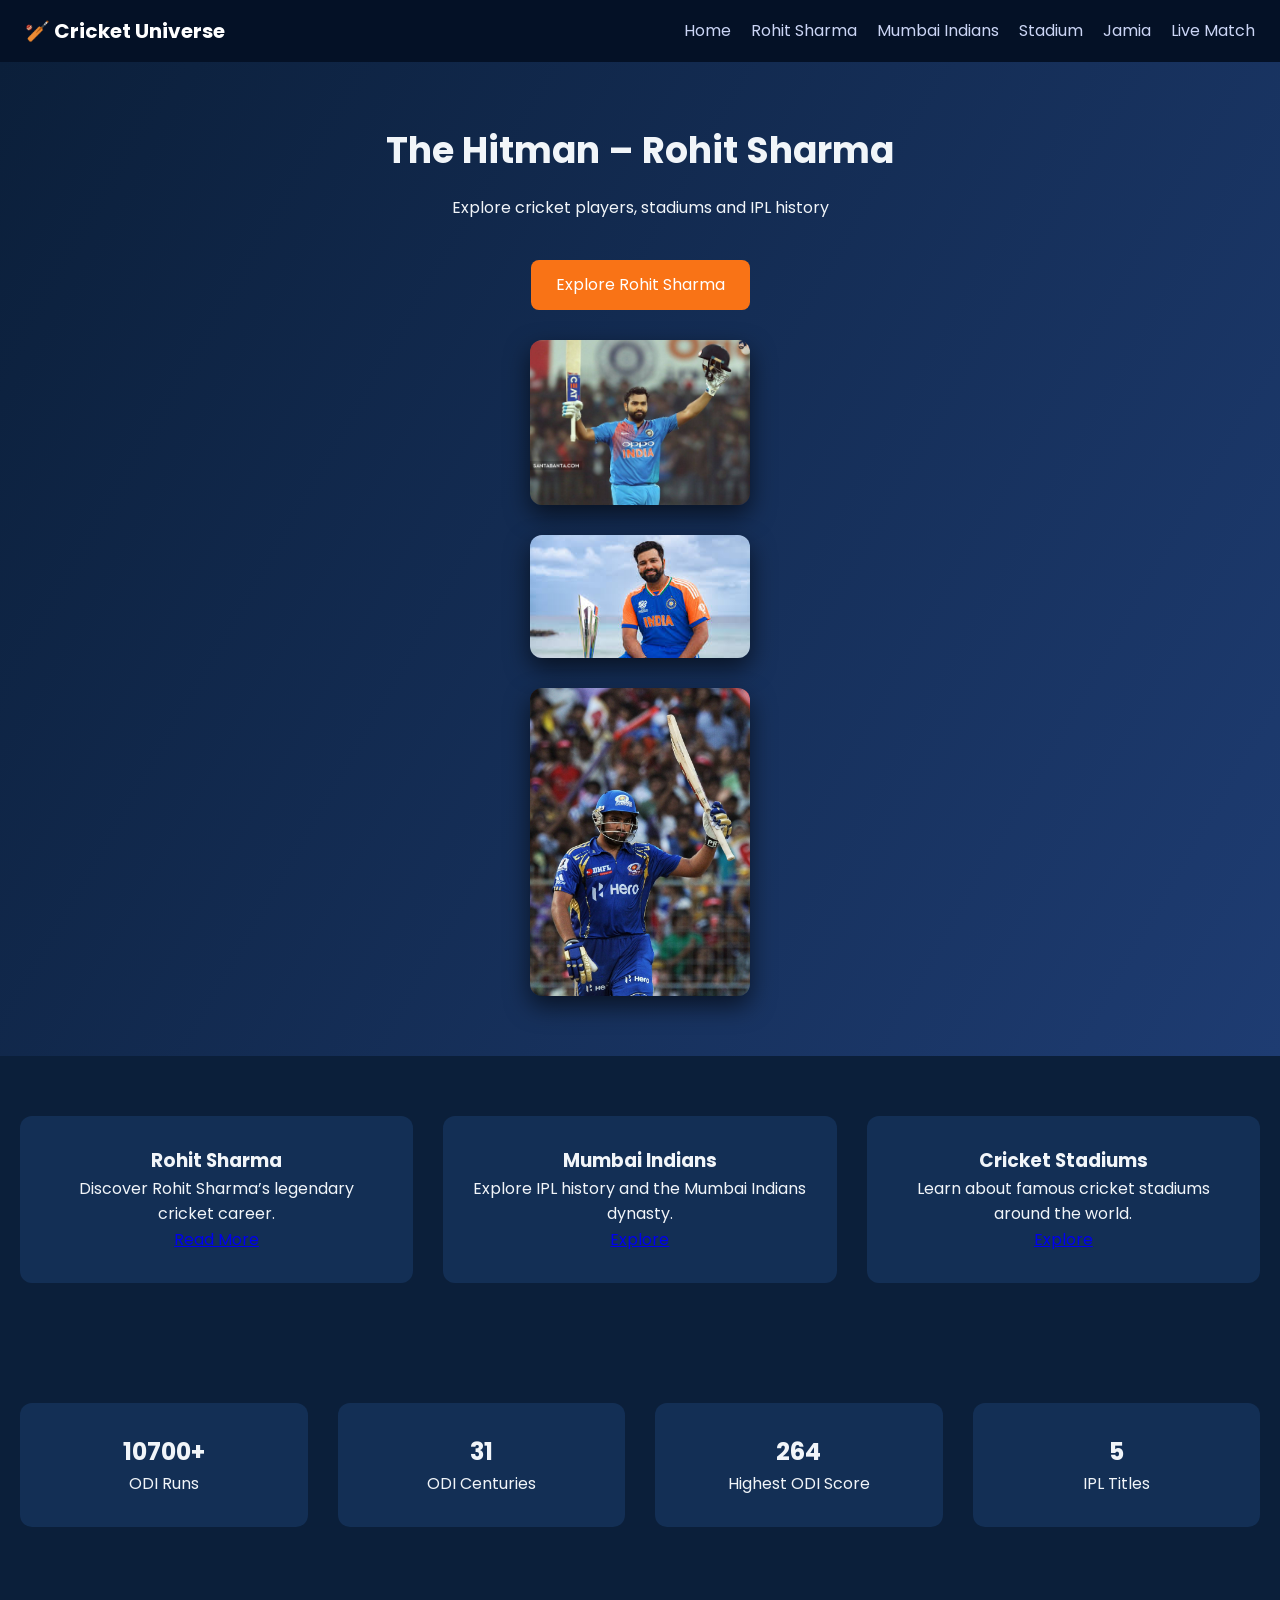
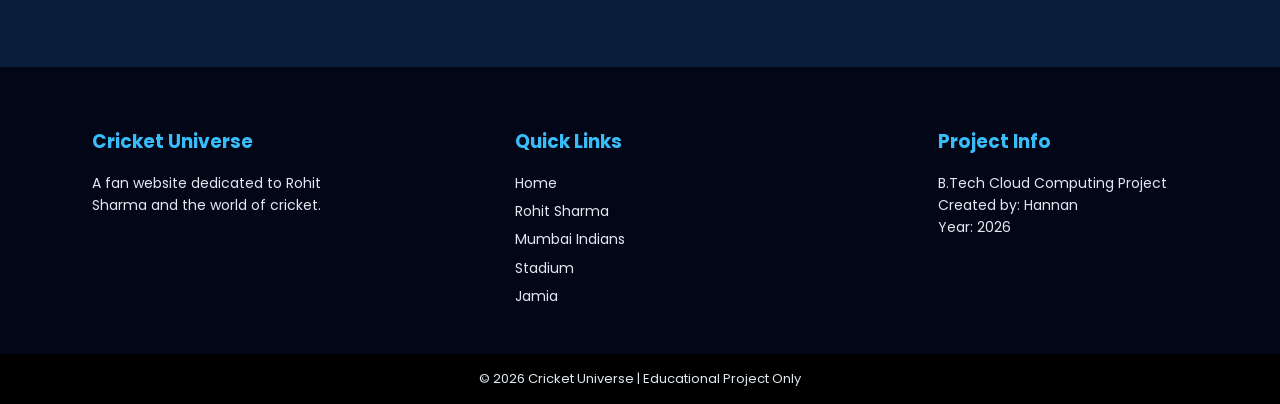
==== index.html @ 84c9ce6b "Add files via upload" ====
<!DOCTYPE html>

<html lang="en">

<head>

<meta charset="UTF-8">
<meta name="viewport" content="width=device-width, initial-scale=1.0">

<title>Cricket Universe</title>

<link rel="stylesheet" href="style.css">
<link rel="stylesheet" href="layout.css">
<link rel="stylesheet" href="animation.css">

<link href="https://fonts.googleapis.com/css2?family=Poppins:wght@300;400;600;700&display=swap" rel="stylesheet">

</head>

<body>

<header class="navbar">

<div class="logo">🏏 Cricket Universe</div>

<nav>

<a href="index.html">Home</a> <a href="rohit.html">Rohit Sharma</a> <a href="mumbai.html">Mumbai Indians</a> <a href="stadium.html">Stadium</a> <a href="jamia.html">Jamia</a> <a href="live.html">Live Match</a>

</nav>



</header>

<section class="hero">

<h1>The Hitman – Rohit Sharma</h1>

<p>Explore cricket players, stadiums and IPL history</p>

<a href="rohit.html" class="btn">Explore Rohit Sharma</a>

<img class="hero-img" src="images-all/rohit-sharma-cricket.jpg" alt="Rohit Sharma">
<img class="hero-img" src="images-all/rohit-2.jpeg" alt="Rohit Sharma">
<img class="hero-img" src="images-all/rohit-hero.jpeg" alt="Rohit Sharma">
</section>

<section class="features">

<div class="feature-card">

<h3>Rohit Sharma</h3>

<p>Discover Rohit Sharma’s legendary cricket career.</p>

<a href="rohit.html">Read More</a>

</div>

<div class="feature-card">

<h3>Mumbai Indians</h3>

<p>Explore IPL history and the Mumbai Indians dynasty.</p>

<a href="mumbai.html">Explore</a>

</div>

<div class="feature-card">

<h3>Cricket Stadiums</h3>

<p>Learn about famous cricket stadiums around the world.</p>

<a href="stadium.html">Explore</a>

</div>

</section>

<section class="stats">

<div class="stat">

<h2>10700+</h2>

<p>ODI Runs</p>

</div>

<div class="stat">

<h2>31</h2>

<p>ODI Centuries</p>

</div>

<div class="stat">

<h2>264</h2>

<p>Highest ODI Score</p>

</div>

<div class="stat">

<h2>5</h2>

<p>IPL Titles</p>

</div>

</section>



<script src="main.js"></script>
<script src="liveScore.js"></script>
<script src="comment.js"></script>
<footer class="footer">

<div class="footer-container">

<div class="footer-section">

  

<h3>Cricket Universe</h3>

<p>A fan website dedicated to Rohit Sharma and the world of cricket.</p>

</div>

<div class="footer-section">

<h3>Quick Links</h3>

<a href="index.html">Home</a>
<a href="rohit.html">Rohit Sharma</a>
<a href="mumbai.html">Mumbai Indians</a>
<a href="stadium.html">Stadium</a>
<a href="jamia.html">Jamia</a>

</div>

<div class="footer-section">

<h3>Project Info</h3>

<p>B.Tech Cloud Computing Project</p>
<p>Created by: Hannan</p>
<p>Year: 2026</p>

</div>

</div>

<div class="footer-bottom">

<p>© 2026 Cricket Universe | Educational Project Only</p>

</div>

</footer>

</body>
</html>
---- style.css ----
/*new code*/

/* RESET */
*{
margin:0;
padding:0;
box-sizing:border-box;
}

/* BODY */
body{
font-family:'Poppins', sans-serif;
background:#0b1f3a;
color:#f1f5f9; /* improved readable text */
background-image:linear-gradient(rgba(0,0,0,0.7), rgba(0,0,0,0.7)),
url("images-all/back-std.jpeg");
background-size:cover;
background-position:center;
background-repeat:no-repeat;
background-attachment:fixed;
line-height:1.6;
}

/* NAVBAR */
.navbar{
display:flex;
align-items:center;
justify-content:space-between; /* FIXED */
background:#021a3a;
padding:15px 25px;
flex-wrap:wrap;
}

.logo{
font-size:20px;
font-weight:bold;
color:#ffffff;
}

nav{
display:flex;
gap:20px;
flex-wrap:wrap;
}

nav a{
text-decoration:none;
color:#cbd5f5;
font-size:16px;
transition:0.3s;
}

nav a:hover{
color:#38bdf8;
}

/* HERO */
.hero{
min-height:80vh;
display:flex;
flex-direction:column;
justify-content:center;
align-items:center;
text-align:center;
background:linear-gradient(120deg,#0b1f3a,#1e3c72);
padding:60px 20px;
}

.hero h1{
font-size:36px;
margin-bottom:15px;
}

.hero p{
max-width:600px;
margin-bottom:20px;
}

.hero-img{
width:220px;
margin-top:30px;
border-radius:12px;
box-shadow:0 10px 25px rgba(0,0,0,0.6);
}

/* BUTTON */
.btn{
margin-top:20px;
padding:12px 25px;
background:#f97316;
color:white;
text-decoration:none;
border-radius:8px;
transition:0.3s;
}

.btn:hover{
background:#fb923c;
transform:scale(1.05);
}

/* FEATURES */
.features{
display:grid;
grid-template-columns:repeat(auto-fit,minmax(250px,1fr));
gap:30px;
padding:60px 20px;
}

.feature-card{
background:#132f55;
padding:30px;
border-radius:12px;
text-align:center;
transition:0.3s;
}

.feature-card:hover{
transform:translateY(-8px);
box-shadow:0 12px 25px rgba(0,0,0,0.5);
}

/* STATS */
.stats{
display:grid;
grid-template-columns:repeat(auto-fit,minmax(200px,1fr));
gap:30px;
padding:60px 20px;
text-align:center;
}

.stat{
background:#132f55;
padding:30px;
border-radius:12px;
transition:0.3s;
}

.stat:hover{
transform:translateY(-8px);
box-shadow:0 12px 25px rgba(0,0,0,0.5);
}

/* LIVE INDICATOR */
.live-indicator{
text-align:center;
font-size:18px;
margin-bottom:20px;
font-weight:bold;
}

.dot{
height:12px;
width:12px;
background:#22c55e;
border-radius:50%;
display:inline-block;
margin-right:8px;
animation:blink 1s infinite;
}

@keyframes blink{
0%{opacity:1;}
50%{opacity:0.2;}
100%{opacity:1;}
}

/* CONTENT SPACING */
.profile{
max-width:1100px;
margin:auto;
padding:30px 20px;
}

.profile h1{
margin-bottom:15px;
}

.profile p{
margin-bottom:20px;
}

/* GALLERY (IMPORTANT FIX) */
.gallery{
display:grid;
grid-template-columns:repeat(auto-fit,minmax(220px,1fr));
gap:20px; /* more spacing */
margin:30px 0;
}

.gallery img{
width:100%;
border-radius:12px;
transition:0.3s;
}

.gallery img:hover{
transform:scale(1.05);
}

/* LIST */
ul{
list-style:none;
padding:0;
max-width:500px;
margin:30px auto;
}

ul li{
background:rgba(255,255,255,0.1);
margin:12px 0;
padding:14px;
border-radius:10px;
backdrop-filter:blur(5px);
transition:0.3s;
}

ul li:hover{
background:rgba(255,255,255,0.2);
transform:translateX(6px);
}

/* FOOTER */
.footer{
background:#020617;
color:#e2e8f0;
padding-top:40px;
margin-top:80px;
}

.footer-container{
display:flex;
justify-content:space-around;
flex-wrap:wrap;
padding:20px;
gap:30px;
}

.footer-section{
width:250px;
}

.footer-section h3{
margin-bottom:15px;
color:#38bdf8;
}

.footer-section p{
font-size:14px;
line-height:1.6;
}

.footer-section a{
display:block;
color:#e2e8f0;
text-decoration:none;
margin:6px 0;
font-size:14px;
transition:0.3s;
}

.footer-section a:hover{
color:#38bdf8;
}

.footer-bottom{
text-align:center;
padding:15px;
background:#000;
font-size:13px;
margin-top:20px;
}

/* IMAGES */
img{
max-width:100%;
height:auto;
}

/* MOBILE */
@media (max-width:768px){

.navbar{
flex-direction:column;
text-align:center;
}

nav{
flex-direction:column;
gap:10px;
}

.hero{
min-height:60vh;
}

.hero h1{
font-size:26px;
}

.hero-img{
width:180px;
}

.footer-container{
flex-direction:column;
align-items:center;
text-align:center;
}

body{
background-attachment:scroll; /* performance fix */
}

}
---- layout.css ----
.container{

width:90%;
margin:auto;

}

.two-column{

display:flex;
flex-wrap:wrap;
gap:40px;
align-items:center;

}

.two-column img{

width:400px;
border-radius:10px;

}

.gallery{

display:grid;
grid-template-columns:repeat(auto-fit,minmax(250px,1fr));
gap:20px;

}

.gallery img{

width:100%;
border-radius:10px;

}

.profile{

padding:60px;
text-align:center;

}

table{

width:100%;
border-collapse:collapse;
margin-top:30px;

}

table th,
table td{

border:1px solid white;
padding:10px;

}
---- animation.css ----
.feature-card{

transition:0.4s;

}

.feature-card:hover{

transform:translateY(-10px);

}

.stat{

transition:0.4s;

}

.stat:hover{

transform:scale(1.05);

}

.gallery img{

transition:0.3s;

}

.gallery img:hover{

transform:scale(1.07);

}

.hero{

animation:fadeIn 1.5s ease;

}

@keyframes fadeIn{

from{

opacity:0;
transform:translateY(20px);

}

to{

opacity:1;
transform:translateY(0);

}

}
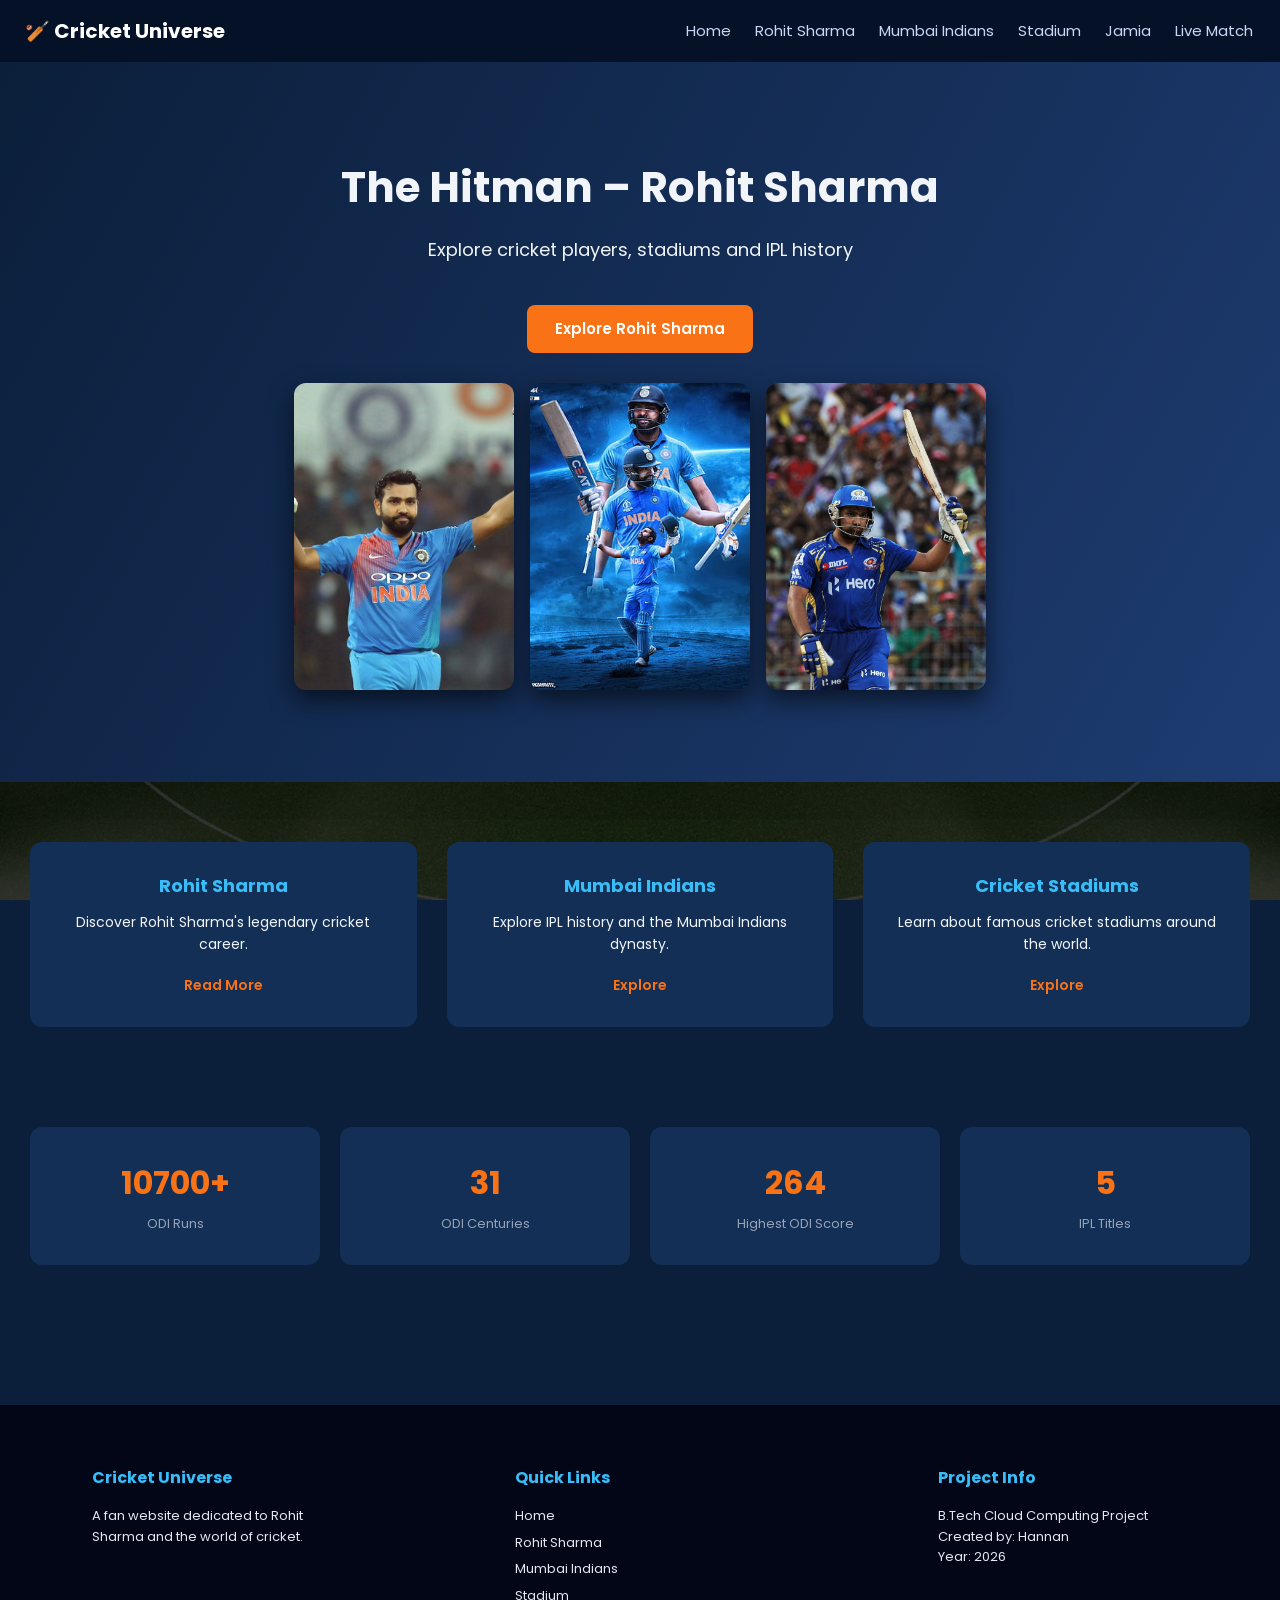
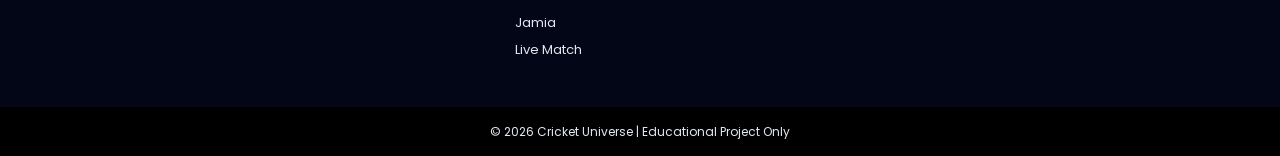
==== commit b1941c0a: "Add files via upload" ====
--- a/index.html
+++ b/index.html
@@ -1,171 +1,101 @@
-<!DOCTYPE html>
-
-<html lang="en">
-
-<head>
-
-<meta charset="UTF-8">
-<meta name="viewport" content="width=device-width, initial-scale=1.0">
-
-<title>Cricket Universe</title>
-
-<link rel="stylesheet" href="style.css">
-<link rel="stylesheet" href="layout.css">
-<link rel="stylesheet" href="animation.css">
-
-<link href="https://fonts.googleapis.com/css2?family=Poppins:wght@300;400;600;700&display=swap" rel="stylesheet">
-
-</head>
-
-<body>
-
-<header class="navbar">
-
-<div class="logo">🏏 Cricket Universe</div>
-
-<nav>
-
-<a href="index.html">Home</a> <a href="rohit.html">Rohit Sharma</a> <a href="mumbai.html">Mumbai Indians</a> <a href="stadium.html">Stadium</a> <a href="jamia.html">Jamia</a> <a href="live.html">Live Match</a>
-
-</nav>
-
-
-
-</header>
-
-<section class="hero">
-
-<h1>The Hitman – Rohit Sharma</h1>
-
-<p>Explore cricket players, stadiums and IPL history</p>
-
-<a href="rohit.html" class="btn">Explore Rohit Sharma</a>
-
-<img class="hero-img" src="images-all/rohit-sharma-cricket.jpg" alt="Rohit Sharma">
-<img class="hero-img" src="images-all/rohit-2.jpeg" alt="Rohit Sharma">
-<img class="hero-img" src="images-all/rohit-hero.jpeg" alt="Rohit Sharma">
-</section>
-
-<section class="features">
-
-<div class="feature-card">
-
-<h3>Rohit Sharma</h3>
-
-<p>Discover Rohit Sharma’s legendary cricket career.</p>
-
-<a href="rohit.html">Read More</a>
-
-</div>
-
-<div class="feature-card">
-
-<h3>Mumbai Indians</h3>
-
-<p>Explore IPL history and the Mumbai Indians dynasty.</p>
-
-<a href="mumbai.html">Explore</a>
-
-</div>
-
-<div class="feature-card">
-
-<h3>Cricket Stadiums</h3>
-
-<p>Learn about famous cricket stadiums around the world.</p>
-
-<a href="stadium.html">Explore</a>
-
-</div>
-
-</section>
-
-<section class="stats">
-
-<div class="stat">
-
-<h2>10700+</h2>
-
-<p>ODI Runs</p>
-
-</div>
-
-<div class="stat">
-
-<h2>31</h2>
-
-<p>ODI Centuries</p>
-
-</div>
-
-<div class="stat">
-
-<h2>264</h2>
-
-<p>Highest ODI Score</p>
-
-</div>
-
-<div class="stat">
-
-<h2>5</h2>
-
-<p>IPL Titles</p>
-
-</div>
-
-</section>
-
-
-
-<script src="main.js"></script>
-<script src="liveScore.js"></script>
-<script src="comment.js"></script>
-<footer class="footer">
-
-<div class="footer-container">
-
-<div class="footer-section">
-
-  
-
-<h3>Cricket Universe</h3>
-
-<p>A fan website dedicated to Rohit Sharma and the world of cricket.</p>
-
-</div>
-
-<div class="footer-section">
-
-<h3>Quick Links</h3>
-
-<a href="index.html">Home</a>
-<a href="rohit.html">Rohit Sharma</a>
-<a href="mumbai.html">Mumbai Indians</a>
-<a href="stadium.html">Stadium</a>
-<a href="jamia.html">Jamia</a>
-
-</div>
-
-<div class="footer-section">
-
-<h3>Project Info</h3>
-
-<p>B.Tech Cloud Computing Project</p>
-<p>Created by: Hannan</p>
-<p>Year: 2026</p>
-
-</div>
-
-</div>
-
-<div class="footer-bottom">
-
-<p>© 2026 Cricket Universe | Educational Project Only</p>
-
-</div>
-
-</footer>
-
-</body>
-</html>
+<!DOCTYPE html>
+<html lang="en">
+<head>
+  <meta charset="UTF-8">
+  <meta name="viewport" content="width=device-width, initial-scale=1.0">
+  <title>Cricket Universe</title>
+  <link rel="stylesheet" href="style.css">
+  <link rel="stylesheet" href="layout.css">
+  <link rel="stylesheet" href="animation.css">
+  <link href="https://fonts.googleapis.com/css2?family=Poppins:wght@300;400;600;700&display=swap" rel="stylesheet">
+</head>
+<body>
+
+<header class="navbar">
+  <div class="logo">🏏 Cricket Universe</div>
+  <button class="hamburger" id="hamburger" aria-label="Toggle menu">
+    <span></span><span></span><span></span>
+  </button>
+  <nav id="mainNav">
+    <a href="index.html">Home</a>
+    <a href="rohit.html">Rohit Sharma</a>
+    <a href="mumbai.html">Mumbai Indians</a>
+    <a href="stadium.html">Stadium</a>
+    <a href="jamia.html">Jamia</a>
+    <a href="live.html">Live Match</a>
+  </nav>
+</header>
+
+<section class="hero">
+  <h1>The Hitman – Rohit Sharma</h1>
+  <p>Explore cricket players, stadiums and IPL history</p>
+  <a href="rohit.html" class="btn">Explore Rohit Sharma</a>
+  <div class="hero-images">
+    <img class="hero-img" src="images-all/rohit-sharma-cricket.jpg" alt="Rohit Sharma">
+    <img class="hero-img" src="images-all/hitman.jpg" alt="Rohit Sharma">
+    <img class="hero-img" src="images-all/rohit-hero.jpeg" alt="Rohit Sharma">
+  </div>
+</section>
+
+<section class="features">
+  <div class="feature-card">
+    <h3>Rohit Sharma</h3>
+    <p>Discover Rohit Sharma's legendary cricket career.</p>
+    <a href="rohit.html">Read More</a>
+  </div>
+  <div class="feature-card">
+    <h3>Mumbai Indians</h3>
+    <p>Explore IPL history and the Mumbai Indians dynasty.</p>
+    <a href="mumbai.html">Explore</a>
+  </div>
+  <div class="feature-card">
+    <h3>Cricket Stadiums</h3>
+    <p>Learn about famous cricket stadiums around the world.</p>
+    <a href="stadium.html">Explore</a>
+  </div>
+</section>
+
+<section class="stats">
+  <div class="stat"><h2>10700+</h2><p>ODI Runs</p></div>
+  <div class="stat"><h2>31</h2><p>ODI Centuries</p></div>
+  <div class="stat"><h2>264</h2><p>Highest ODI Score</p></div>
+  <div class="stat"><h2>5</h2><p>IPL Titles</p></div>
+</section>
+
+<footer class="footer">
+  <div class="footer-container">
+    <div class="footer-section">
+      <h3>Cricket Universe</h3>
+      <p>A fan website dedicated to Rohit Sharma and the world of cricket.</p>
+    </div>
+    <div class="footer-section">
+      <h3>Quick Links</h3>
+      <a href="index.html">Home</a>
+      <a href="rohit.html">Rohit Sharma</a>
+      <a href="mumbai.html">Mumbai Indians</a>
+      <a href="stadium.html">Stadium</a>
+      <a href="jamia.html">Jamia</a>
+      <a href="live.html">Live Match</a>
+    </div>
+    <div class="footer-section">
+      <h3>Project Info</h3>
+      <p>B.Tech Cloud Computing Project</p>
+      <p>Created by: Hannan</p>
+      <p>Year: 2026</p>
+    </div>
+  </div>
+  <div class="footer-bottom">
+    <p>© 2026 Cricket Universe | Educational Project Only</p>
+  </div>
+</footer>
+
+<script src="main.js"></script>
+<script src="liveScore.js"></script>
+<script src="comment.js"></script>
+<script>
+  document.getElementById('hamburger').addEventListener('click', function() {
+    document.getElementById('mainNav').classList.toggle('open');
+  });
+</script>
+</body>
+</html>
--- a/style.css
+++ b/style.css
@@ -1,319 +1,547 @@
-
-
-
-
-/*new code*/
-
-/* RESET */
-*{
-margin:0;
-padding:0;
-box-sizing:border-box;
-}
-
-/* BODY */
-body{
-font-family:'Poppins', sans-serif;
-background:#0b1f3a;
-color:#f1f5f9; /* improved readable text */
-background-image:linear-gradient(rgba(0,0,0,0.7), rgba(0,0,0,0.7)),
-url("images-all/back-std.jpeg");
-background-size:cover;
-background-position:center;
-background-repeat:no-repeat;
-background-attachment:fixed;
-line-height:1.6;
-}
-
-/* NAVBAR */
-.navbar{
-display:flex;
-align-items:center;
-justify-content:space-between; /* FIXED */
-background:#021a3a;
-padding:15px 25px;
-flex-wrap:wrap;
-}
-
-.logo{
-font-size:20px;
-font-weight:bold;
-color:#ffffff;
-}
-
-nav{
-display:flex;
-gap:20px;
-flex-wrap:wrap;
-}
-
-nav a{
-text-decoration:none;
-color:#cbd5f5;
-font-size:16px;
-transition:0.3s;
-}
-
-nav a:hover{
-color:#38bdf8;
-}
-
-/* HERO */
-.hero{
-min-height:80vh;
-display:flex;
-flex-direction:column;
-justify-content:center;
-align-items:center;
-text-align:center;
-background:linear-gradient(120deg,#0b1f3a,#1e3c72);
-padding:60px 20px;
-}
-
-.hero h1{
-font-size:36px;
-margin-bottom:15px;
-}
-
-.hero p{
-max-width:600px;
-margin-bottom:20px;
-}
-
-.hero-img{
-width:220px;
-margin-top:30px;
-border-radius:12px;
-box-shadow:0 10px 25px rgba(0,0,0,0.6);
-}
-
-/* BUTTON */
-.btn{
-margin-top:20px;
-padding:12px 25px;
-background:#f97316;
-color:white;
-text-decoration:none;
-border-radius:8px;
-transition:0.3s;
-}
-
-.btn:hover{
-background:#fb923c;
-transform:scale(1.05);
-}
-
-/* FEATURES */
-.features{
-display:grid;
-grid-template-columns:repeat(auto-fit,minmax(250px,1fr));
-gap:30px;
-padding:60px 20px;
-}
-
-.feature-card{
-background:#132f55;
-padding:30px;
-border-radius:12px;
-text-align:center;
-transition:0.3s;
-}
-
-.feature-card:hover{
-transform:translateY(-8px);
-box-shadow:0 12px 25px rgba(0,0,0,0.5);
-}
-
-/* STATS */
-.stats{
-display:grid;
-grid-template-columns:repeat(auto-fit,minmax(200px,1fr));
-gap:30px;
-padding:60px 20px;
-text-align:center;
-}
-
-.stat{
-background:#132f55;
-padding:30px;
-border-radius:12px;
-transition:0.3s;
-}
-
-.stat:hover{
-transform:translateY(-8px);
-box-shadow:0 12px 25px rgba(0,0,0,0.5);
-}
-
-/* LIVE INDICATOR */
-.live-indicator{
-text-align:center;
-font-size:18px;
-margin-bottom:20px;
-font-weight:bold;
-}
-
-.dot{
-height:12px;
-width:12px;
-background:#22c55e;
-border-radius:50%;
-display:inline-block;
-margin-right:8px;
-animation:blink 1s infinite;
-}
-
-@keyframes blink{
-0%{opacity:1;}
-50%{opacity:0.2;}
-100%{opacity:1;}
-}
-
-/* CONTENT SPACING */
-.profile{
-max-width:1100px;
-margin:auto;
-padding:30px 20px;
-}
-
-.profile h1{
-margin-bottom:15px;
-}
-
-.profile p{
-margin-bottom:20px;
-}
-
-/* GALLERY (IMPORTANT FIX) */
-.gallery{
-display:grid;
-grid-template-columns:repeat(auto-fit,minmax(220px,1fr));
-gap:20px; /* more spacing */
-margin:30px 0;
-}
-
-.gallery img{
-width:100%;
-border-radius:12px;
-transition:0.3s;
-}
-
-.gallery img:hover{
-transform:scale(1.05);
-}
-
-/* LIST */
-ul{
-list-style:none;
-padding:0;
-max-width:500px;
-margin:30px auto;
-}
-
-ul li{
-background:rgba(255,255,255,0.1);
-margin:12px 0;
-padding:14px;
-border-radius:10px;
-backdrop-filter:blur(5px);
-transition:0.3s;
-}
-
-ul li:hover{
-background:rgba(255,255,255,0.2);
-transform:translateX(6px);
-}
-
-/* FOOTER */
-.footer{
-background:#020617;
-color:#e2e8f0;
-padding-top:40px;
-margin-top:80px;
-}
-
-.footer-container{
-display:flex;
-justify-content:space-around;
-flex-wrap:wrap;
-padding:20px;
-gap:30px;
-}
-
-.footer-section{
-width:250px;
-}
-
-.footer-section h3{
-margin-bottom:15px;
-color:#38bdf8;
-}
-
-.footer-section p{
-font-size:14px;
-line-height:1.6;
-}
-
-.footer-section a{
-display:block;
-color:#e2e8f0;
-text-decoration:none;
-margin:6px 0;
-font-size:14px;
-transition:0.3s;
-}
-
-.footer-section a:hover{
-color:#38bdf8;
-}
-
-.footer-bottom{
-text-align:center;
-padding:15px;
-background:#000;
-font-size:13px;
-margin-top:20px;
-}
-
-/* IMAGES */
-img{
-max-width:100%;
-height:auto;
-}
-
-/* MOBILE */
-@media (max-width:768px){
-
-.navbar{
-flex-direction:column;
-text-align:center;
-}
-
-nav{
-flex-direction:column;
-gap:10px;
-}
-
-.hero{
-min-height:60vh;
-}
-
-.hero h1{
-font-size:26px;
-}
-
-.hero-img{
-width:180px;
-}
-
-.footer-container{
-flex-direction:column;
-align-items:center;
-text-align:center;
-}
-
-body{
-background-attachment:scroll; /* performance fix */
-}
-
-}+
+* {
+  margin: 0;
+  padding: 0;
+  box-sizing: border-box;
+}
+
+/* BODY */
+body {
+  font-family: 'Poppins', sans-serif;
+  background: #0b1f3a;
+  color: #f1f5f9;
+  background-image: linear-gradient(rgba(0,0,0,0.7), rgba(0,0,0,0.7)),
+    url("images-all/back-std.jpeg");
+  background-size: cover;
+  background-position: center;
+  background-repeat: no-repeat;
+  background-attachment: fixed;
+  line-height: 1.6;
+}
+
+/* NAVBAR */
+.navbar {
+  display: flex;
+  align-items: center;
+  justify-content: space-between;
+  background: #021a3a;
+  padding: 15px 25px;
+  position: sticky;
+  top: 0;
+  z-index: 1000;
+  flex-wrap: wrap;
+}
+
+.logo {
+  font-size: 20px;
+  font-weight: bold;
+  color: #ffffff;
+}
+
+/* Hamburger button */
+.hamburger {
+  display: none;
+  flex-direction: column;
+  cursor: pointer;
+  gap: 5px;
+  background: none;
+  border: none;
+  padding: 5px;
+}
+
+.hamburger span {
+  display: block;
+  width: 25px;
+  height: 3px;
+  background: #ffffff;
+  border-radius: 3px;
+  transition: 0.3s;
+}
+
+nav {
+  display: flex;
+  gap: 20px;
+  flex-wrap: wrap;
+}
+
+nav a {
+  text-decoration: none;
+  color: #cbd5f5;
+  font-size: 15px;
+  transition: 0.3s;
+  padding: 4px 2px;
+}
+
+nav a:hover {
+  color: #38bdf8;
+}
+
+/* HERO */
+.hero {
+  min-height: 80vh;
+  display: flex;
+  flex-direction: column;
+  justify-content: center;
+  align-items: center;
+  text-align: center;
+  background: linear-gradient(120deg, #0b1f3a, #1e3c72);
+  padding: 60px 20px;
+  animation: fadeIn 1.5s ease;
+}
+
+.hero h1 {
+  font-size: clamp(24px, 5vw, 42px);
+  margin-bottom: 15px;
+}
+
+.hero p {
+  max-width: 600px;
+  margin-bottom: 20px;
+  font-size: clamp(14px, 2.5vw, 18px);
+}
+
+.hero-images {
+  display: flex;
+  flex-wrap: wrap;
+  justify-content: center;
+  gap: 16px;
+  margin-top: 30px;
+}
+
+.hero-img {
+  width: clamp(130px, 22vw, 220px);
+  border-radius: 12px;
+  box-shadow: 0 10px 25px rgba(0,0,0,0.6);
+  transition: 0.3s;
+  object-fit: cover;
+}
+
+.hero-img:hover {
+  transform: scale(1.04);
+}
+
+/* BUTTON */
+.btn {
+  margin-top: 20px;
+  padding: 12px 28px;
+  background: #f97316;
+  color: white;
+  text-decoration: none;
+  border-radius: 8px;
+  transition: 0.3s;
+  font-size: 15px;
+  font-weight: 600;
+}
+
+.btn:hover {
+  background: #fb923c;
+  transform: scale(1.05);
+}
+
+/* FEATURES */
+.features {
+  display: grid;
+  grid-template-columns: repeat(auto-fit, minmax(250px, 1fr));
+  gap: 30px;
+  padding: 60px 30px;
+}
+
+.feature-card {
+  background: #132f55;
+  padding: 30px;
+  border-radius: 12px;
+  text-align: center;
+  transition: 0.4s;
+}
+
+.feature-card h3 {
+  margin-bottom: 10px;
+  font-size: 18px;
+  color: #38bdf8;
+}
+
+.feature-card p {
+  font-size: 14px;
+  margin-bottom: 16px;
+}
+
+.feature-card a {
+  color: #f97316;
+  text-decoration: none;
+  font-weight: 600;
+  font-size: 14px;
+}
+
+.feature-card:hover {
+  transform: translateY(-8px);
+  box-shadow: 0 12px 25px rgba(0,0,0,0.5);
+}
+
+/* STATS */
+.stats {
+  display: grid;
+  grid-template-columns: repeat(auto-fit, minmax(150px, 1fr));
+  gap: 20px;
+  padding: 40px 30px 60px;
+  text-align: center;
+}
+
+.stat {
+  background: #132f55;
+  padding: 30px 20px;
+  border-radius: 12px;
+  transition: 0.4s;
+}
+
+.stat h2 {
+  font-size: clamp(22px, 4vw, 32px);
+  color: #f97316;
+}
+
+.stat p {
+  font-size: 13px;
+  color: #94a3b8;
+  margin-top: 6px;
+}
+
+.stat:hover {
+  transform: scale(1.05);
+  box-shadow: 0 12px 25px rgba(0,0,0,0.5);
+}
+
+/* LIVE */
+.live-indicator {
+  text-align: center;
+  font-size: 18px;
+  margin-bottom: 20px;
+  font-weight: bold;
+}
+
+.dot {
+  height: 12px;
+  width: 12px;
+  background: #22c55e;
+  border-radius: 50%;
+  display: inline-block;
+  margin-right: 8px;
+  animation: blink 1s infinite;
+}
+
+@keyframes blink {
+  0%   { opacity: 1; }
+  50%  { opacity: 0.2; }
+  100% { opacity: 1; }
+}
+
+.live-box {
+  background: #132f55;
+  border-radius: 12px;
+  padding: 20px 30px;
+  max-width: 600px;
+  margin: 0 auto;
+  font-size: 16px;
+  line-height: 1.8;
+}
+
+/* PROFILE */
+.profile {
+  max-width: 1100px;
+  margin: auto;
+  padding: 40px 20px;
+  text-align: center;
+}
+
+.profile h1 {
+  font-size: clamp(22px, 4vw, 36px);
+  margin-bottom: 15px;
+  color: #38bdf8;
+}
+
+.profile h2 {
+  font-size: clamp(18px, 3vw, 24px);
+  margin: 30px 0 15px;
+  color: #f97316;
+}
+
+.profile p {
+  margin-bottom: 20px;
+  font-size: 15px;
+  max-width: 750px;
+  margin-left: auto;
+  margin-right: auto;
+}
+
+/* GALLERY */
+.gallery {
+  display: grid;
+  grid-template-columns: repeat(auto-fit, minmax(200px, 1fr));
+  gap: 20px;
+  margin: 30px 0;
+}
+
+.gallery img {
+  width: 100%;
+  height: 200px;
+  object-fit: cover;
+  border-radius: 12px;
+  transition: 0.3s;
+}
+
+.gallery img:hover {
+  transform: scale(1.05);
+}
+
+/* LIST */
+ul {
+  list-style: none;
+  padding: 0;
+  max-width: 500px;
+  margin: 20px auto;
+}
+
+ul li {
+  background: rgba(255,255,255,0.1);
+  margin: 10px 0;
+  padding: 12px 16px;
+  border-radius: 10px;
+  backdrop-filter: blur(5px);
+  transition: 0.3s;
+  text-align: left;
+  font-size: 15px;
+}
+
+ul li:hover {
+  background: rgba(255,255,255,0.2);
+  transform: translateX(6px);
+}
+
+/* TABLE */
+.table-wrapper {
+  overflow-x: auto;
+  margin-top: 20px;
+  border-radius: 10px;
+}
+
+table {
+  width: 100%;
+  border-collapse: collapse;
+  min-width: 300px;
+}
+
+table th, table td {
+  border: 1px solid rgba(255,255,255,0.2);
+  padding: 12px 16px;
+  font-size: 14px;
+  text-align: center;
+}
+
+table th {
+  background: #1e3c72;
+  color: #38bdf8;
+  font-weight: 600;
+}
+
+table tr:nth-child(even) {
+  background: rgba(255,255,255,0.05);
+}
+
+/* TWO COLUMN */
+.two-column {
+  display: flex;
+  flex-wrap: wrap;
+  gap: 30px;
+  align-items: center;
+  justify-content: center;
+}
+
+.two-column img {
+  width: min(400px, 100%);
+  border-radius: 10px;
+}
+
+/* FOOTER */
+.footer {
+  background: #020617;
+  color: #e2e8f0;
+  padding-top: 40px;
+  margin-top: 80px;
+}
+
+.footer-container {
+  display: flex;
+  justify-content: space-around;
+  flex-wrap: wrap;
+  padding: 20px;
+  gap: 30px;
+}
+
+.footer-section {
+  min-width: 160px;
+  max-width: 250px;
+  flex: 1;
+}
+
+.footer-section h3 {
+  margin-bottom: 15px;
+  color: #38bdf8;
+  font-size: 16px;
+}
+
+.footer-section p {
+  font-size: 13px;
+  line-height: 1.6;
+}
+
+.footer-section a {
+  display: block;
+  color: #e2e8f0;
+  text-decoration: none;
+  margin: 6px 0;
+  font-size: 13px;
+  transition: 0.3s;
+}
+
+.footer-section a:hover {
+  color: #38bdf8;
+}
+
+.footer-bottom {
+  text-align: center;
+  padding: 15px;
+  background: #000;
+  font-size: 12px;
+  margin-top: 20px;
+}
+
+/* GLOBAL IMAGES */
+img {
+  max-width: 100%;
+  height: auto;
+}
+
+/* ANIMATIONS */
+@keyframes fadeIn {
+  from { opacity: 0; transform: translateY(20px); }
+  to   { opacity: 1; transform: translateY(0); }
+}
+
+.fade-in {
+  animation: fadeIn 1s ease;
+}
+
+/* =============================================
+   TABLET (max 900px)
+   ============================================= */
+@media (max-width: 900px) {
+  .features { padding: 40px 20px; }
+  .stats    { padding: 30px 20px 50px; }
+  .profile  { padding: 30px 15px; }
+}
+
+/* =============================================
+   MOBILE (max 768px)
+   ============================================= */
+@media (max-width: 768px) {
+
+  .hamburger {
+    display: flex;
+  }
+
+  nav {
+    display: none;
+    width: 100%;
+    flex-direction: column;
+    gap: 0;
+    padding-top: 10px;
+  }
+
+  nav.open {
+    display: flex;
+  }
+
+  nav a {
+    padding: 10px 5px;
+    border-top: 1px solid rgba(255,255,255,0.08);
+    font-size: 15px;
+  }
+
+  .hero {
+    min-height: auto;
+    padding: 40px 15px;
+  }
+
+  .hero-images {
+    gap: 10px;
+  }
+
+  .features {
+    grid-template-columns: 1fr;
+    padding: 30px 15px;
+    gap: 20px;
+  }
+
+  .stats {
+    grid-template-columns: repeat(2, 1fr);
+    padding: 20px 15px 40px;
+    gap: 15px;
+  }
+
+  .profile { padding: 25px 15px; }
+
+  .footer-container {
+    flex-direction: column;
+    align-items: center;
+    text-align: center;
+    padding: 20px 15px;
+  }
+
+  .footer-section {
+    max-width: 100%;
+  }
+
+  body {
+    background-attachment: scroll;
+  }
+
+  .gallery {
+    grid-template-columns: repeat(2, 1fr);
+    gap: 12px;
+  }
+
+  .gallery img {
+    height: 150px;
+  }
+
+  table th, table td {
+    padding: 8px 10px;
+    font-size: 13px;
+  }
+}
+
+/* =============================================
+   SMALL MOBILE (max 480px)
+   ============================================= */
+@media (max-width: 480px) {
+  .stats {
+    grid-template-columns: 1fr 1fr;
+    gap: 12px;
+  }
+
+  .logo {
+    font-size: 16px;
+  }
+
+  .btn {
+    padding: 10px 20px;
+    font-size: 14px;
+  }
+
+  .gallery {
+    grid-template-columns: 1fr 1fr;
+    gap: 8px;
+  }
+
+  .gallery img {
+    height: 120px;
+  }
+}
--- a/layout.css
+++ b/layout.css
@@ -1,60 +1,48 @@
-.container{
-
-width:90%;
-margin:auto;
-
-}
-
-.two-column{
-
-display:flex;
-flex-wrap:wrap;
-gap:40px;
-align-items:center;
-
-}
-
-.two-column img{
-
-width:400px;
-border-radius:10px;
-
-}
-
-.gallery{
-
-display:grid;
-grid-template-columns:repeat(auto-fit,minmax(250px,1fr));
-gap:20px;
-
-}
-
-.gallery img{
-
-width:100%;
-border-radius:10px;
-
-}
-
-.profile{
-
-padding:60px;
-text-align:center;
-
-}
-
-table{
-
-width:100%;
-border-collapse:collapse;
-margin-top:30px;
-
-}
-
-table th,
-table td{
-
-border:1px solid white;
-padding:10px;
-
-}+/* layout.css - Responsive layout helpers */
+
+.container {
+  width: 90%;
+  max-width: 1200px;
+  margin: auto;
+}
+
+.two-column {
+  display: flex;
+  flex-wrap: wrap;
+  gap: 30px;
+  align-items: center;
+  justify-content: center;
+}
+
+.two-column img {
+  width: min(400px, 100%);
+  border-radius: 10px;
+}
+
+.profile {
+  padding: 60px 20px;
+  text-align: center;
+}
+
+table {
+  width: 100%;
+  border-collapse: collapse;
+  margin-top: 30px;
+}
+
+table th, table td {
+  border: 1px solid rgba(255,255,255,0.2);
+  padding: 10px;
+}
+
+@media (max-width: 768px) {
+  .profile {
+    padding: 30px 15px;
+  }
+  .two-column {
+    flex-direction: column;
+  }
+  .two-column img {
+    width: 100%;
+  }
+}
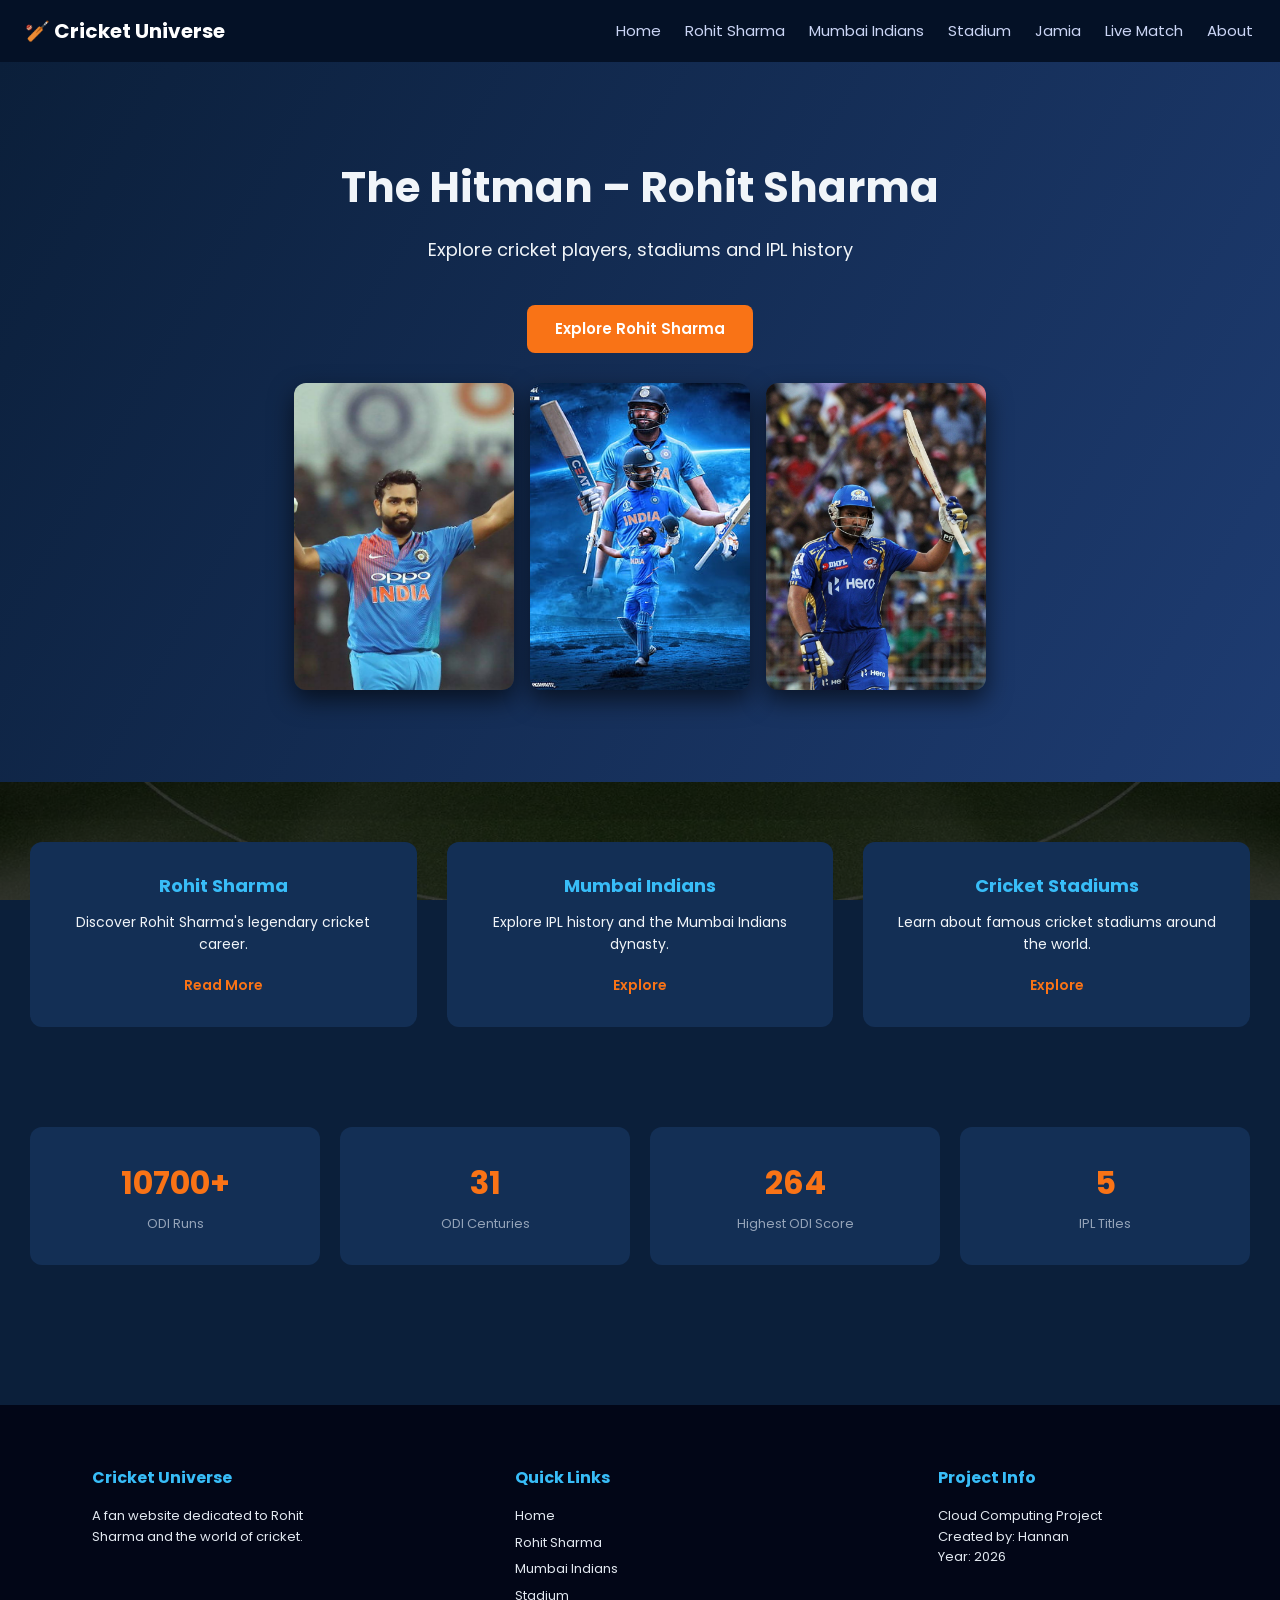
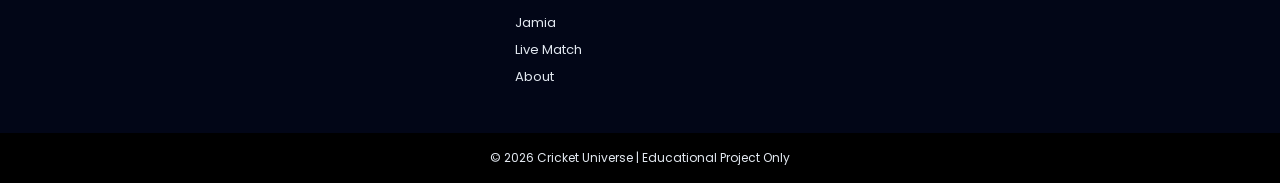
==== commit b76cfe29: "Add 'About' link and update project description" ====
--- a/index.html
+++ b/index.html
@@ -23,6 +23,7 @@
     <a href="stadium.html">Stadium</a>
     <a href="jamia.html">Jamia</a>
     <a href="live.html">Live Match</a>
+    <a href="about-project.html">About</a>
   </nav>
 </header>
 
@@ -76,10 +77,11 @@
       <a href="stadium.html">Stadium</a>
       <a href="jamia.html">Jamia</a>
       <a href="live.html">Live Match</a>
+      <a href="about-project.html">About</a>
     </div>
     <div class="footer-section">
       <h3>Project Info</h3>
-      <p>B.Tech Cloud Computing Project</p>
+      <p>Cloud Computing Project</p>
       <p>Created by: Hannan</p>
       <p>Year: 2026</p>
     </div>
@@ -90,7 +92,7 @@
 </footer>
 
 <script src="main.js"></script>
-<script src="liveScore.js"></script>
+
 <script src="comment.js"></script>
 <script>
   document.getElementById('hamburger').addEventListener('click', function() {
